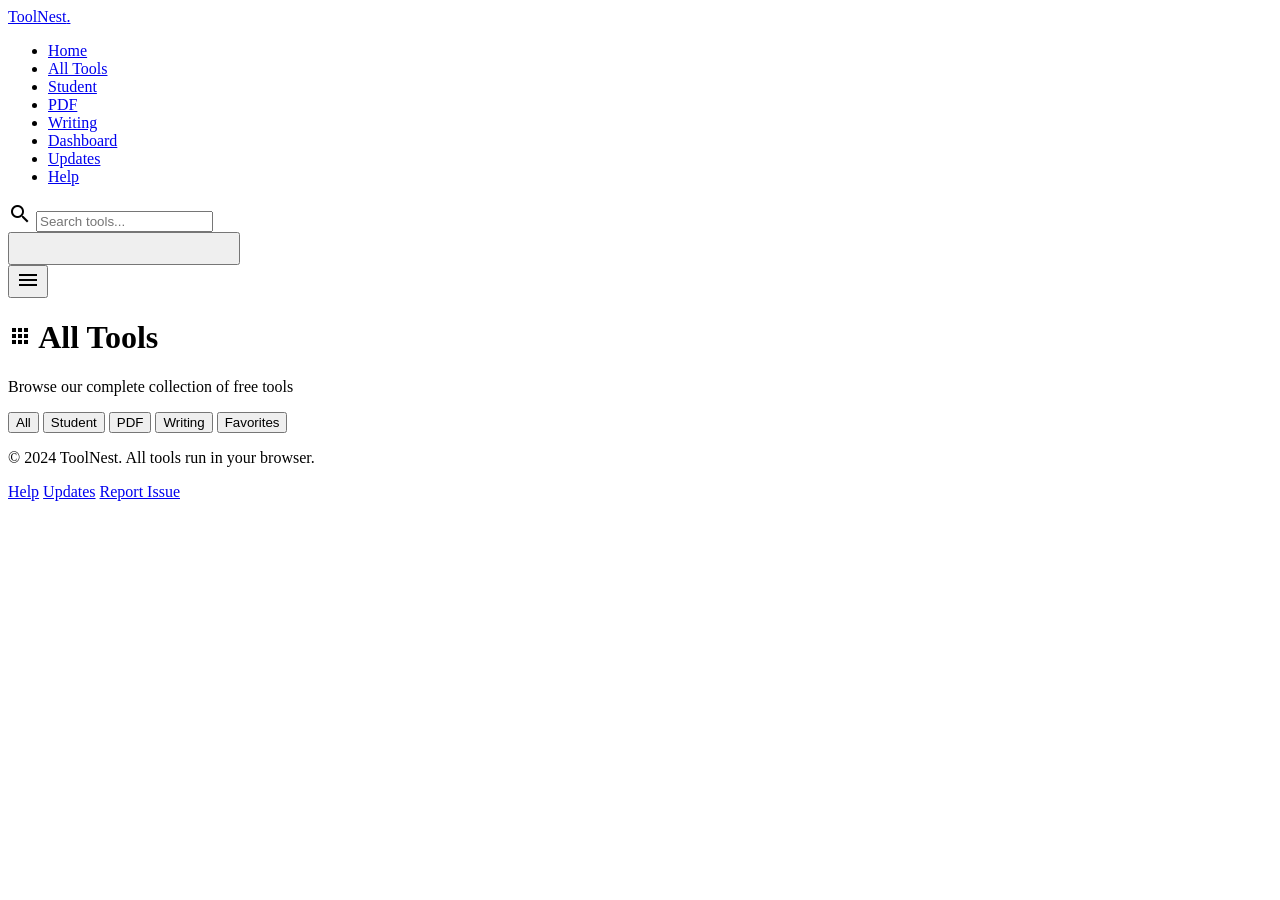
==== all-tools.html @ 5acf1327 "Add files via upload" ====
<!DOCTYPE html>
<html lang="en">
<head>
    <meta charset="UTF-8">
    <meta name="viewport" content="width=device-width, initial-scale=1.0">
    <title>All Tools - ToolNest</title>
    <link rel="stylesheet" href="css/style.css">
    <link rel="stylesheet" href="css/tools.css">
    <link href="https://fonts.googleapis.com/icon?family=Material+Icons" rel="stylesheet">
</head>
<body>
    <nav class="navbar">
        <div class="nav-container">
            <a href="index.html" class="logo">ToolNest<span class="logo-dot">.</span></a>
            <ul class="nav-menu">
                <li><a href="index.html">Home</a></li>
                <li><a href="all-tools.html" class="active">All Tools</a></li>
                <li><a href="student-tools.html">Student</a></li>
                <li><a href="pdf-tools.html">PDF</a></li>
                <li><a href="writing-tools.html">Writing</a></li>
                <li><a href="dashboard.html">Dashboard</a></li>
                <li><a href="updates.html">Updates</a></li>
                <li><a href="help.html">Help</a></li>
            </ul>
            <div class="nav-actions">
                <div class="search-box">
                    <span class="material-icons">search</span>
                    <input type="text" id="globalSearch" placeholder="Search tools...">
                <div id="searchResults" class="search-dropdown"></div>
                </div>
                <button id="darkModeToggle" class="icon-btn">
                    <span class="material-icons">dark_mode</span>
                </button>
            </div>
            <button class="mobile-menu-btn">
                <span class="material-icons">menu</span>
            </button>
        </div>
    </nav>

    <div class="page-header">
        <div class="container">
            <h1><span class="material-icons page-icon">apps</span> All Tools</h1>
            <p>Browse our complete collection of free tools</p>
        </div>
    </div>

    <main class="all-tools-page">
        <div class="container">
            <!-- Filters -->
            <div class="tools-filter">
                <button class="filter-btn active" data-filter="all">All</button>
                <button class="filter-btn" data-filter="student">Student</button>
                <button class="filter-btn" data-filter="pdf">PDF</button>
                <button class="filter-btn" data-filter="writing">Writing</button>
                <button class="filter-btn" data-filter="favorites">Favorites</button>
            </div>

            <!-- Tools Grid -->
            <div class="tools-grid" id="allToolsGrid"></div>
        </div>
    </main>

    <footer>
        <div class="footer-content">
            <p>&copy; 2024 ToolNest. All tools run in your browser.</p>
            <div class="footer-links">
                <a href="help.html">Help</a>
                <a href="updates.html">Updates</a>
                <a href="help.html#report-bug">Report Issue</a>
            </div>
        </div>
    </footer>

    <script src="js/storage.js"></script>
    <script src="js/main.js"></script>
    <script>
        // Load all tools on page load
        document.addEventListener('DOMContentLoaded', () => {
            loadAllTools();
            setupFilters();
        });

        function loadAllTools(filter = 'all') {
            const grid = document.getElementById('allToolsGrid');
            const favorites = storage.getFavorites();
            
            let toolsToShow = [...tools];
            
            if (filter === 'favorites') {
                toolsToShow = tools.filter(t => favorites.includes(t.id));
            } else if (filter !== 'all') {
                toolsToShow = tools.filter(t => t.category === filter);
            }

            grid.innerHTML = toolsToShow.map(tool => `
                <div class="tool-card" onclick="handleToolClick(${tool.id}, '${tool.url}')">
                    <span class="material-icons tool-icon">${tool.icon}</span>
                    <h3>${tool.name}</h3>
                    <p>${tool.description}</p>
                    <div class="tool-meta">
                        <span class="tool-category">${tool.category}</span>
                        <button class="favorite-btn ${favorites.includes(tool.id) ? 'active' : ''}" 
                                onclick="event.stopPropagation(); toggleFavoriteFromAll(${tool.id})">
                            <span class="material-icons">${favorites.includes(tool.id) ? 'star' : 'star_border'}</span>
                        </button>
                    </div>
                </div>
            `).join('');
        }

        function setupFilters() {
            document.querySelectorAll('.filter-btn').forEach(btn => {
                btn.addEventListener('click', (e) => {
                    document.querySelectorAll('.filter-btn').forEach(b => b.classList.remove('active'));
                    e.target.classList.add('active');
                    loadAllTools(e.target.dataset.filter);
                });
            });
        }

        function toggleFavoriteFromAll(toolId) {
            storage.toggleFavorite(toolId);
            const currentFilter = document.querySelector('.filter-btn.active').dataset.filter;
            loadAllTools(currentFilter);
        }
    </script>
</body>
</html>
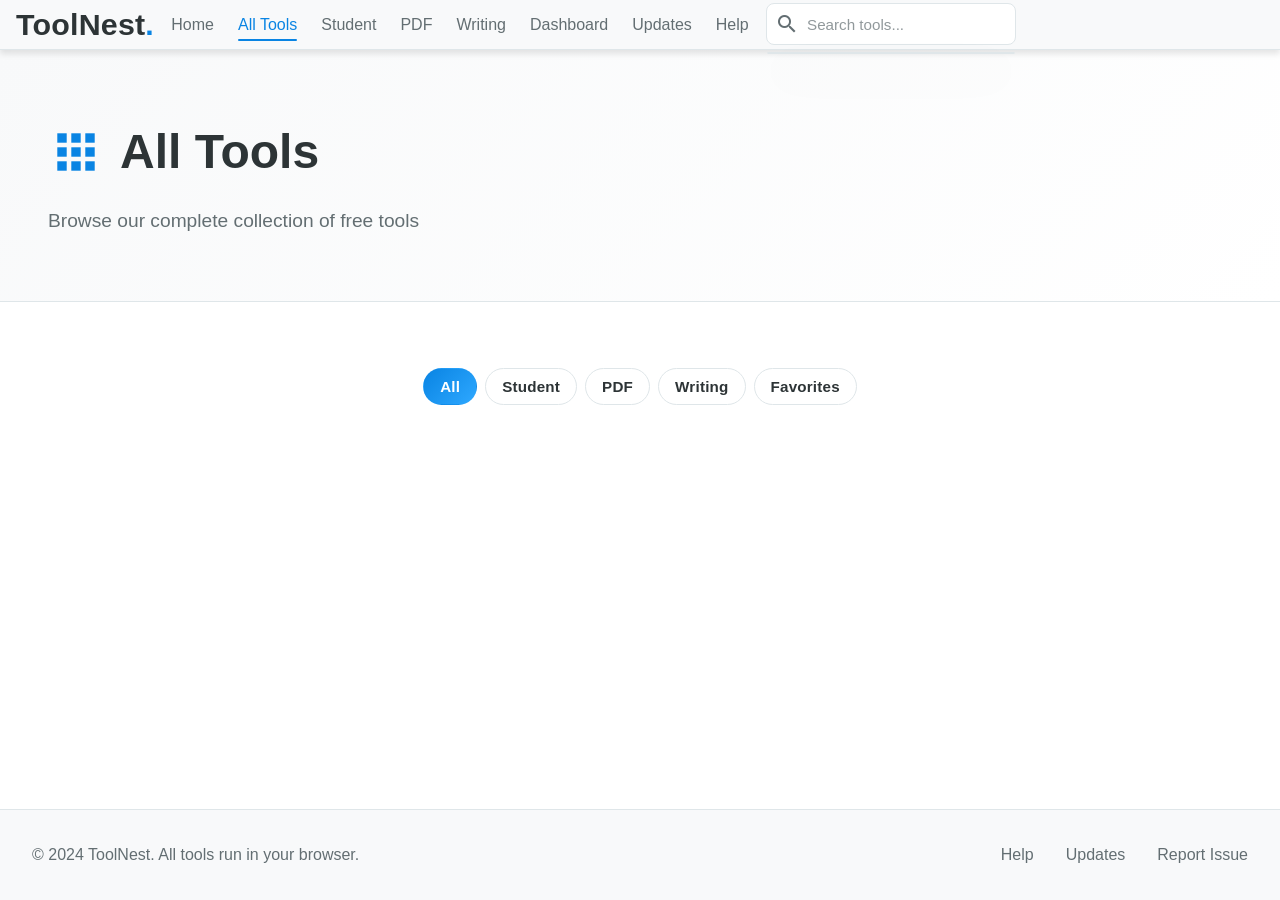
==== commit b0d21d39: "Update all-tools.html" ====
--- a/all-tools.html
+++ b/all-tools.html
@@ -4,8 +4,8 @@
     <meta charset="UTF-8">
     <meta name="viewport" content="width=device-width, initial-scale=1.0">
     <title>All Tools - ToolNest</title>
-    <link rel="stylesheet" href="css/style.css">
-    <link rel="stylesheet" href="css/tools.css">
+    <link rel="stylesheet" href="style.css">
+    <link rel="stylesheet" href="tools.css">
     <link href="https://fonts.googleapis.com/icon?family=Material+Icons" rel="stylesheet">
 </head>
 <body>
@@ -126,4 +126,4 @@
         }
     </script>
 </body>
-</html>+</html>
--- a/style.css
+++ b/style.css
@@ -0,0 +1,818 @@
+:root {
+    --bg-primary: #ffffff;
+    --bg-secondary: #f8f9fa;
+    --text-primary: #2d3436;
+    --text-secondary: #636e72;
+    --accent: #0984e3;
+    --accent-light: #74b9ff;
+    --accent-dark: #0769b0;
+    --border: #dfe6e9;
+    --card-shadow: 0 4px 6px rgba(0,0,0,0.1);
+    --hover-shadow: 0 10px 15px rgba(0,0,0,0.1);
+    --success: #00b894;
+    --warning: #fdcb6e;
+    --danger: #d63031;
+    --info: #0984e3;
+}
+
+[data-theme="dark"] {
+    --bg-primary: #1a1a1a;
+    --bg-secondary: #2d2d2d;
+    --text-primary: #ffffff;
+    --text-secondary: #b3b3b3;
+    --accent: #0984e3;
+    --accent-light: #74b9ff;
+    --accent-dark: #0769b0;
+    --border: #404040;
+    --card-shadow: 0 4px 6px rgba(0,0,0,0.3);
+    --hover-shadow: 0 10px 15px rgba(0,0,0,0.4);
+    --success: #00b894;
+    --warning: #fdcb6e;
+    --danger: #d63031;
+    --info: #0984e3;
+}
+
+* {
+    margin: 0;
+    padding: 0;
+    box-sizing: border-box;
+}
+
+body {
+    font-family: -apple-system, BlinkMacSystemFont, 'Segoe UI', Roboto, Oxygen, Ubuntu, sans-serif;
+    background-color: var(--bg-primary);
+    color: var(--text-primary);
+    line-height: 1.6;
+    transition: background-color 0.3s, color 0.3s;
+    min-height: 100vh;
+    display: flex;
+    flex-direction: column;
+}
+
+/* Navbar */
+.navbar {
+    background-color: var(--bg-secondary);
+    border-bottom: 1px solid var(--border);
+    position: sticky;
+    top: 0;
+    z-index: 1000;
+    box-shadow: var(--card-shadow);
+}
+
+.nav-container {
+    max-width: 1400px;
+    margin: 0 auto;
+    padding: 0.8rem 2rem;
+    display: flex;
+    justify-content: space-between;
+    align-items: center;
+}
+
+.logo {
+    font-size: 2rem;
+    font-weight: bold;
+    text-decoration: none;
+    color: var(--text-primary);
+    transition: color 0.3s;
+}
+
+.logo:hover {
+    color: var(--accent);
+}
+
+.logo-dot {
+    color: var(--accent);
+}
+
+.nav-menu {
+    display: flex;
+    list-style: none;
+    gap: 1.5rem;
+    margin: 0;
+    padding: 0;
+}
+
+.nav-menu a {
+    text-decoration: none;
+    color: var(--text-secondary);
+    font-weight: 500;
+    padding: 0.5rem 0;
+    position: relative;
+    transition: color 0.3s;
+}
+
+.nav-menu a:hover {
+    color: var(--accent);
+}
+
+.nav-menu a.active {
+    color: var(--accent);
+}
+
+.nav-menu a.active::after {
+    content: '';
+    position: absolute;
+    bottom: 0;
+    left: 0;
+    right: 0;
+    height: 2px;
+    background-color: var(--accent);
+    border-radius: 2px;
+}
+
+.nav-actions {
+    display: flex;
+    gap: 1rem;
+    align-items: center;
+    position: relative;
+}
+
+.search-box {
+    position: relative;
+    display: flex;
+    align-items: center;
+    background-color: var(--bg-primary);
+    border: 1px solid var(--border);
+    border-radius: 8px;
+    padding: 0.5rem;
+    min-width: 250px;
+}
+
+.search-box span {
+    color: var(--text-secondary);
+    margin-right: 0.5rem;
+}
+
+.search-box input {
+    border: none;
+    background: none;
+    color: var(--text-primary);
+    outline: none;
+    width: 100%;
+    font-size: 0.95rem;
+}
+
+.search-box input::placeholder {
+    color: var(--text-secondary);
+    opacity: 0.7;
+}
+
+.search-results {
+    position: absolute;
+    top: 100%;
+    left: 0;
+    right: 0;
+    background-color: var(--bg-secondary);
+    border: 1px solid var(--border);
+    border-radius: 8px;
+    margin-top: 0.5rem;
+    max-height: 400px;
+    overflow-y: auto;
+    z-index: 1001;
+    box-shadow: var(--hover-shadow);
+    display: none;
+}
+
+.search-results.active {
+    display: block;
+}
+
+.search-result-item {
+    padding: 0.75rem 1rem;
+    border-bottom: 1px solid var(--border);
+    cursor: pointer;
+    display: flex;
+    align-items: center;
+    gap: 0.75rem;
+    transition: background-color 0.3s;
+}
+
+.search-result-item:last-child {
+    border-bottom: none;
+}
+
+.search-result-item:hover {
+    background-color: var(--border);
+}
+
+.search-result-icon {
+    color: var(--accent);
+}
+
+.search-result-content {
+    flex: 1;
+}
+
+.search-result-title {
+    font-weight: 600;
+    color: var(--text-primary);
+}
+
+.search-result-category {
+    font-size: 0.8rem;
+    color: var(--text-secondary);
+    text-transform: capitalize;
+}
+
+.icon-btn {
+    background: none;
+    border: none;
+    cursor: pointer;
+    color: var(--text-secondary);
+    padding: 0.5rem;
+    border-radius: 50%;
+    transition: all 0.3s;
+    display: flex;
+    align-items: center;
+    justify-content: center;
+}
+
+.icon-btn:hover {
+    background-color: var(--border);
+    color: var(--accent);
+}
+
+.mobile-menu-btn {
+    display: none;
+    background: none;
+    border: none;
+    cursor: pointer;
+    color: var(--text-secondary);
+    padding: 0.5rem;
+    border-radius: 8px;
+}
+
+/* Hero Section */
+.hero {
+    text-align: center;
+    padding: 5rem 2rem;
+    background: linear-gradient(135deg, var(--bg-secondary) 0%, var(--bg-primary) 100%);
+}
+
+.hero h1 {
+    font-size: 3.5rem;
+    margin-bottom: 1rem;
+    line-height: 1.2;
+}
+
+.highlight {
+    color: var(--accent);
+    position: relative;
+    display: inline-block;
+}
+
+.highlight::after {
+    content: '';
+    position: absolute;
+    bottom: 5px;
+    left: 0;
+    right: 0;
+    height: 10px;
+    background-color: var(--accent-light);
+    opacity: 0.3;
+    z-index: -1;
+}
+
+.hero p {
+    font-size: 1.3rem;
+    color: var(--text-secondary);
+    margin-bottom: 3rem;
+    max-width: 600px;
+    margin-left: auto;
+    margin-right: auto;
+}
+
+.hero-stats {
+    display: flex;
+    justify-content: center;
+    gap: 4rem;
+}
+
+.stat {
+    text-align: center;
+}
+
+.stat-number {
+    display: block;
+    font-size: 2.5rem;
+    font-weight: bold;
+    color: var(--accent);
+}
+
+.stat-label {
+    color: var(--text-secondary);
+    font-size: 1rem;
+    text-transform: uppercase;
+    letter-spacing: 1px;
+}
+
+/* Tool Grid */
+.featured {
+    max-width: 1400px;
+    margin: 4rem auto;
+    padding: 0 2rem;
+}
+
+.featured h2,
+.categories h2 {
+    text-align: center;
+    margin-bottom: 3rem;
+    font-size: 2.5rem;
+    position: relative;
+}
+
+.featured h2::after,
+.categories h2::after {
+    content: '';
+    position: absolute;
+    bottom: -10px;
+    left: 50%;
+    transform: translateX(-50%);
+    width: 60px;
+    height: 3px;
+    background-color: var(--accent);
+    border-radius: 3px;
+}
+
+.tool-grid {
+    display: grid;
+    grid-template-columns: repeat(auto-fit, minmax(320px, 1fr));
+    gap: 2rem;
+}
+
+.tool-card {
+    background-color: var(--bg-secondary);
+    border-radius: 12px;
+    padding: 1.8rem;
+    box-shadow: var(--card-shadow);
+    transition: transform 0.3s, box-shadow 0.3s;
+    cursor: pointer;
+    position: relative;
+    border: 1px solid var(--border);
+}
+
+.tool-card:hover {
+    transform: translateY(-5px);
+    box-shadow: var(--hover-shadow);
+    border-color: var(--accent);
+}
+
+.tool-icon {
+    font-size: 2.5rem !important;
+    color: var(--accent);
+    margin-bottom: 1.2rem;
+}
+
+.tool-card h3 {
+    margin-bottom: 0.8rem;
+    font-size: 1.3rem;
+}
+
+.tool-card p {
+    color: var(--text-secondary);
+    margin-bottom: 1.2rem;
+    line-height: 1.5;
+}
+
+.tool-meta {
+    display: flex;
+    justify-content: space-between;
+    align-items: center;
+    margin-top: 1rem;
+}
+
+.tool-category {
+    background-color: var(--border);
+    padding: 0.25rem 1rem;
+    border-radius: 20px;
+    font-size: 0.85rem;
+    color: var(--text-primary);
+    text-transform: capitalize;
+}
+
+.favorite-btn {
+    background: none;
+    border: none;
+    cursor: pointer;
+    color: var(--text-secondary);
+    padding: 0.5rem;
+    border-radius: 50%;
+    transition: all 0.3s;
+    display: flex;
+    align-items: center;
+    justify-content: center;
+}
+
+.favorite-btn:hover {
+    background-color: var(--border);
+    color: #f1c40f;
+}
+
+.favorite-btn.active {
+    color: #f1c40f;
+}
+
+/* Categories */
+.categories {
+    max-width: 1400px;
+    margin: 4rem auto;
+    padding: 0 2rem;
+}
+
+.category-grid {
+    display: grid;
+    grid-template-columns: repeat(auto-fit, minmax(280px, 1fr));
+    gap: 2rem;
+}
+
+.category-card {
+    text-align: center;
+    padding: 2.5rem;
+    background-color: var(--bg-secondary);
+    border-radius: 12px;
+    text-decoration: none;
+    color: var(--text-primary);
+    transition: all 0.3s;
+    border: 1px solid var(--border);
+}
+
+.category-card:hover {
+    transform: translateY(-5px);
+    box-shadow: var(--hover-shadow);
+    border-color: var(--accent);
+}
+
+.category-icon {
+    font-size: 3.5rem !important;
+    color: var(--accent);
+    margin-bottom: 1.2rem;
+}
+
+.category-card h3 {
+    margin-bottom: 0.8rem;
+    font-size: 1.4rem;
+}
+
+.category-card p {
+    color: var(--text-secondary);
+    font-size: 0.95rem;
+}
+
+/* Footer */
+footer {
+    background-color: var(--bg-secondary);
+    border-top: 1px solid var(--border);
+    padding: 2rem;
+    margin-top: auto;
+}
+
+.footer-content {
+    max-width: 1400px;
+    margin: 0 auto;
+    display: flex;
+    justify-content: space-between;
+    align-items: center;
+    color: var(--text-secondary);
+}
+
+.footer-links {
+    display: flex;
+    gap: 2rem;
+}
+
+.footer-links a {
+    color: var(--text-secondary);
+    text-decoration: none;
+    transition: color 0.3s;
+    cursor: pointer;
+}
+
+.footer-links a:hover {
+    color: var(--accent);
+}
+
+/* Modal */
+.modal {
+    display: none;
+    position: fixed;
+    z-index: 2000;
+    left: 0;
+    top: 0;
+    width: 100%;
+    height: 100%;
+    background-color: rgba(0,0,0,0.5);
+    overflow-y: auto;
+}
+
+.modal-content {
+    background-color: var(--bg-secondary);
+    margin: 5% auto;
+    padding: 2rem;
+    border: 1px solid var(--border);
+    border-radius: 12px;
+    width: 90%;
+    max-width: 600px;
+    position: relative;
+    animation: modalSlideIn 0.3s ease;
+}
+
+@keyframes modalSlideIn {
+    from {
+        transform: translateY(-50px);
+        opacity: 0;
+    }
+    to {
+        transform: translateY(0);
+        opacity: 1;
+    }
+}
+
+.close {
+    position: absolute;
+    right: 1.5rem;
+    top: 1rem;
+    font-size: 1.8rem;
+    font-weight: bold;
+    color: var(--text-secondary);
+    cursor: pointer;
+    transition: color 0.3s;
+}
+
+.close:hover {
+    color: var(--danger);
+}
+
+/* Form Groups */
+.form-group {
+    margin-bottom: 1.5rem;
+}
+
+.form-group label {
+    display: block;
+    margin-bottom: 0.5rem;
+    color: var(--text-primary);
+    font-weight: 500;
+}
+
+.form-group input,
+.form-group select,
+.form-group textarea {
+    width: 100%;
+    padding: 0.75rem;
+    border: 1px solid var(--border);
+    border-radius: 6px;
+    background-color: var(--bg-primary);
+    color: var(--text-primary);
+    font-family: inherit;
+    font-size: 1rem;
+    transition: border-color 0.3s;
+}
+
+.form-group input:focus,
+.form-group select:focus,
+.form-group textarea:focus {
+    outline: none;
+    border-color: var(--accent);
+}
+
+.form-group textarea {
+    resize: vertical;
+    min-height: 100px;
+}
+
+/* Info Box */
+.info-box {
+    background-color: var(--bg-primary);
+    border-left: 4px solid var(--accent);
+    padding: 1rem;
+    margin-bottom: 1.5rem;
+    border-radius: 6px;
+    color: var(--text-secondary);
+}
+
+/* Responsive */
+@media (max-width: 1024px) {
+    .nav-container {
+        padding: 0.8rem 1.5rem;
+    }
+    
+    .search-box {
+        min-width: 200px;
+    }
+}
+
+@media (max-width: 768px) {
+    .nav-menu {
+        display: none;
+        position: absolute;
+        top: 100%;
+        left: 0;
+        right: 0;
+        background-color: var(--bg-secondary);
+        flex-direction: column;
+        padding: 1rem;
+        gap: 0.5rem;
+        border-top: 1px solid var(--border);
+        box-shadow: var(--card-shadow);
+    }
+    
+    .nav-menu.active {
+        display: flex;
+    }
+    
+    .nav-menu a {
+        padding: 0.75rem;
+        width: 100%;
+        text-align: center;
+    }
+    
+    .nav-menu a.active::after {
+        display: none;
+    }
+    
+    .nav-menu a.active {
+        background-color: var(--border);
+        border-radius: 6px;
+    }
+    
+    .mobile-menu-btn {
+        display: block;
+    }
+    
+    .hero h1 {
+        font-size: 2.5rem;
+    }
+    
+    .hero-stats {
+        flex-direction: column;
+        gap: 1.5rem;
+    }
+    
+    .search-box {
+        min-width: 150px;
+    }
+    
+    .footer-content {
+        flex-direction: column;
+        gap: 1rem;
+        text-align: center;
+    }
+    
+    .footer-links {
+        flex-wrap: wrap;
+        justify-content: center;
+    }
+    
+    .modal-content {
+        margin: 10% auto;
+        padding: 1.5rem;
+    }
+}
+
+@media (max-width: 480px) {
+    .nav-actions {
+        gap: 0.5rem;
+    }
+    
+    .search-box {
+        display: none;
+    }
+    
+    .logo {
+        font-size: 1.5rem;
+    }
+    
+    .hero h1 {
+        font-size: 2rem;
+    }
+    
+    .hero p {
+        font-size: 1.1rem;
+    }
+    
+    .tool-grid {
+        grid-template-columns: 1fr;
+    }
+}
+
+/* Loading States */
+.loading {
+    opacity: 0.6;
+    pointer-events: none;
+    position: relative;
+}
+
+.loading::after {
+    content: '';
+    position: absolute;
+    top: 50%;
+    left: 50%;
+    transform: translate(-50%, -50%);
+    width: 30px;
+    height: 30px;
+    border: 3px solid var(--border);
+    border-top-color: var(--accent);
+    border-radius: 50%;
+    animation: spin 1s linear infinite;
+}
+
+@keyframes spin {
+    to {
+        transform: translate(-50%, -50%) rotate(360deg);
+    }
+}
+
+/* Tooltips */
+[data-tooltip] {
+    position: relative;
+    cursor: help;
+}
+
+[data-tooltip]:before {
+    content: attr(data-tooltip);
+    position: absolute;
+    bottom: 100%;
+    left: 50%;
+    transform: translateX(-50%);
+    padding: 0.5rem;
+    background-color: var(--text-primary);
+    color: var(--bg-primary);
+    font-size: 0.85rem;
+    border-radius: 4px;
+    white-space: nowrap;
+    z-index: 1000;
+    opacity: 0;
+    visibility: hidden;
+    transition: opacity 0.3s, visibility 0.3s;
+    pointer-events: none;
+}
+
+[data-tooltip]:hover:before {
+    opacity: 1;
+    visibility: visible;
+}
+
+/* ===== ToolNest fixes / upgrades ===== */
+.logo{ font-size: 1.9rem; letter-spacing: .2px; }
+
+/* Mobile nav open state */
+@media (max-width: 900px){
+  .nav-menu{ display:none; flex-direction:column; gap:0; background:var(--bg-secondary); border:1px solid var(--border); padding:.5rem; border-radius:12px; position:absolute; right:1rem; top:72px; width:min(360px, calc(100vw - 2rem)); box-shadow: var(--hover-shadow); }
+  .nav-menu.open{ display:flex; }
+  .nav-menu li{ padding:.35rem .25rem; }
+}
+
+/* Search dropdown */
+.search-box{ position:relative; }
+.search-dropdown{
+  position:absolute;
+  top:calc(100% + 8px);
+  left:0;
+  width:100%;
+  background:var(--bg-primary);
+  border:1px solid var(--border);
+  border-radius:12px;
+  box-shadow: var(--hover-shadow);
+  overflow:hidden;
+  z-index:2000;
+}
+.search-result{
+  width:100%;
+  display:flex;
+  gap:.75rem;
+  align-items:flex-start;
+  padding:.75rem .75rem;
+  border:0;
+  background:transparent;
+  color:var(--text-primary);
+  text-align:left;
+  cursor:pointer;
+}
+.search-result:hover{ background:var(--bg-secondary); }
+.search-result .material-icons{ color:var(--accent); margin-top:2px; }
+.search-result .sr-text{ display:flex; flex-direction:column; gap:.15rem; flex:1; min-width:0; }
+.search-result strong{ font-size:.95rem; white-space:nowrap; overflow:hidden; text-overflow:ellipsis; }
+.search-result small{ color:var(--text-secondary); line-height:1.2; max-height:2.4em; overflow:hidden; text-overflow:ellipsis; }
+.search-result .sr-tag{ font-size:.75rem; color:var(--text-secondary); border:1px solid var(--border); padding:.15rem .4rem; border-radius:999px; }
+.search-empty{ padding:.85rem .9rem; color:var(--text-secondary); }
+mark{ background: rgba(9,132,227,.18); color:inherit; padding:0 .15rem; border-radius:4px; }
+
+
+/* Global container spacing */
+.container{max-width:1200px;margin:0 auto;padding:0 16px;}
+.nav-container{padding:0 16px;}
+
+
+/* Form fields with labels */
+.field{display:flex;flex-direction:column;gap:6px;min-width:0;}
+.field label{font-size:.85rem;color:var(--text-secondary);font-weight:600;}
+.gpa-actions{display:flex;gap:.75rem;flex-wrap:wrap;margin-top:1rem;}
+
+
+/* Updates / changelog readability */
+.updates-page .update-card{padding:1.25rem;border-radius:14px;border:1px solid var(--border);background:var(--bg-secondary);}
+.updates-page .update-card h3{margin:0 0 .35rem;font-size:1.1rem;}
+.updates-page .update-card .update-date{color:var(--text-secondary);font-size:.9rem;margin-bottom:.75rem;}
+.updates-page .update-card ul{margin:.4rem 0 0 1.1rem;}
+.updates-page .update-card li{margin:.35rem 0;line-height:1.45;}
+
--- a/tools.css
+++ b/tools.css
@@ -0,0 +1,1865 @@
+/* Tools Page Specific Styles */
+.page-header {
+    background: linear-gradient(135deg, var(--bg-secondary) 0%, var(--bg-primary) 100%);
+    padding: 4rem 2rem;
+    border-bottom: 1px solid var(--border);
+}
+
+.page-header .container {
+    max-width: 1400px;
+    margin: 0 auto;
+}
+
+.page-header h1 {
+    font-size: 3rem;
+    display: flex;
+    align-items: center;
+    gap: 1rem;
+    margin-bottom: 1rem;
+}
+
+.page-icon {
+    font-size: 3.5rem !important;
+    color: var(--accent);
+}
+
+.page-header p {
+    font-size: 1.2rem;
+    color: var(--text-secondary);
+    max-width: 600px;
+}
+
+.tools-container {
+    max-width: 1400px;
+    margin: 2rem auto;
+    padding: 0 2rem;
+}
+
+.tool-card {
+    margin-bottom: 1.5rem;
+    background-color: var(--bg-secondary);
+    border-radius: 12px;
+    overflow: hidden;
+    box-shadow: var(--card-shadow);
+    border: 1px solid var(--border);
+}
+
+.tool-header {
+    padding: 1.5rem;
+    cursor: pointer;
+    display: flex;
+    justify-content: space-between;
+    align-items: center;
+    transition: background-color 0.3s;
+}
+
+.tool-header:hover {
+    background-color: var(--border);
+}
+
+.tool-title {
+    display: flex;
+    align-items: center;
+    gap: 1rem;
+}
+
+.tool-title h2 {
+    font-size: 1.4rem;
+    margin: 0;
+}
+
+.expand-icon {
+    transition: transform 0.3s;
+}
+
+.tool-card.expanded .expand-icon {
+    transform: rotate(180deg);
+}
+
+.tool-content {
+    padding: 2rem;
+    border-top: 1px solid var(--border);
+    background-color: var(--bg-primary);
+}
+
+/* GPA Calculator */
+.gpa-calculator {
+    max-width: 800px;
+    margin: 0 auto;
+}
+
+.gpa-options {
+    margin-bottom: 2rem;
+    padding: 1rem;
+    background-color: var(--bg-secondary);
+    border-radius: 8px;
+}
+
+.gpa-options label {
+    display: block;
+    margin: 0.75rem 0;
+    cursor: pointer;
+}
+
+.gpa-options input[type="radio"] {
+    margin-right: 0.5rem;
+}
+
+.course-row {
+    display: grid;
+    grid-template-columns: 2fr 1fr 1.5fr auto;
+    gap: 1rem;
+    margin-bottom: 1rem;
+    align-items: start;
+    background-color: var(--bg-secondary);
+    padding: 1rem;
+    border-radius: 8px;
+}
+
+.course-field {
+    display: flex;
+    flex-direction: column;
+    gap: 0.3rem;
+}
+
+.course-field label {
+    font-size: 0.85rem;
+    color: var(--text-secondary);
+}
+
+.course-row input,
+.course-row select {
+    padding: 0.6rem;
+    border: 1px solid var(--border);
+    border-radius: 6px;
+    background-color: var(--bg-primary);
+    color: var(--text-primary);
+    width: 100%;
+}
+
+.course-row input:focus,
+.course-row select:focus {
+    outline: none;
+    border-color: var(--accent);
+}
+
+.remove-course {
+    color: var(--danger);
+    cursor: pointer;
+    padding: 0.5rem;
+    margin-top: 1.5rem;
+    border-radius: 50%;
+    transition: background-color 0.3s;
+}
+
+.remove-course:hover {
+    background-color: var(--border);
+}
+
+.gpa-result {
+    margin: 2rem 0;
+    padding: 1.5rem;
+    background: linear-gradient(135deg, var(--bg-secondary) 0%, var(--bg-primary) 100%);
+    border-radius: 12px;
+    text-align: center;
+    border: 1px solid var(--border);
+}
+
+.gpa-result h3 {
+    margin-bottom: 1rem;
+}
+
+#gpa-value {
+    font-size: 3.5rem;
+    font-weight: bold;
+    color: var(--accent);
+}
+
+#gpa-value.gpa-excellent { color: #00b894; }
+#gpa-value.gpa-good { color: #0984e3; }
+#gpa-value.gpa-average { color: #fdcb6e; }
+#gpa-value.gpa-poor { color: #e17055; }
+#gpa-value.gpa-fail { color: #d63031; }
+
+.gpa-actions {
+    display: flex;
+    gap: 1rem;
+    justify-content: center;
+    margin: 1.5rem 0;
+    flex-wrap: wrap;
+}
+
+.saved-gpas {
+    margin-bottom: 2rem;
+    padding: 1rem;
+    background-color: var(--bg-secondary);
+    border-radius: 8px;
+}
+
+.saved-gpas h3 {
+    margin-bottom: 1rem;
+    font-size: 1.1rem;
+}
+
+#savedGpasList {
+    display: flex;
+    flex-direction: column;
+    gap: 0.5rem;
+    max-height: 200px;
+    overflow-y: auto;
+}
+
+.saved-gpa-item {
+    display: flex;
+    justify-content: space-between;
+    align-items: center;
+    padding: 0.5rem 1rem;
+    background-color: var(--bg-primary);
+    border-radius: 6px;
+    cursor: pointer;
+    transition: background-color 0.3s;
+}
+
+.saved-gpa-item:hover {
+    background-color: var(--border);
+}
+
+.gpa-date {
+    font-size: 0.9rem;
+    color: var(--text-secondary);
+}
+
+.gpa-value {
+    font-weight: bold;
+    color: var(--accent);
+}
+
+.gpa-credits {
+    font-size: 0.9rem;
+    color: var(--text-secondary);
+}
+
+/* Pomodoro Timer */
+.pomodoro-timer {
+    text-align: center;
+    max-width: 600px;
+    margin: 0 auto;
+}
+
+.timer-display {
+    font-size: 6rem;
+    font-weight: bold;
+    font-family: monospace;
+    margin: 2rem 0;
+    color: var(--accent);
+    text-shadow: 0 0 20px var(--accent-light);
+}
+
+.timer-controls {
+    display: flex;
+    gap: 1rem;
+    justify-content: center;
+    margin-bottom: 2rem;
+    flex-wrap: wrap;
+}
+
+.timer-modes {
+    display: flex;
+    gap: 0.5rem;
+    justify-content: center;
+    margin-bottom: 2rem;
+    flex-wrap: wrap;
+}
+
+.mode-btn {
+    padding: 0.6rem 1.2rem;
+    border: 1px solid var(--border);
+    border-radius: 25px;
+    background: none;
+    color: var(--text-primary);
+    cursor: pointer;
+    transition: all 0.3s;
+    font-size: 0.95rem;
+}
+
+.mode-btn:hover {
+    background-color: var(--border);
+}
+
+.mode-btn.active {
+    background-color: var(--accent);
+    color: white;
+    border-color: var(--accent);
+}
+
+.session-counter {
+    color: var(--text-secondary);
+    margin: 1.5rem 0;
+    padding: 1rem;
+    background-color: var(--bg-secondary);
+    border-radius: 8px;
+}
+
+.timer-settings {
+    margin-top: 2rem;
+    padding: 1.5rem;
+    background-color: var(--bg-secondary);
+    border-radius: 8px;
+}
+
+.timer-settings h4 {
+    margin-bottom: 1rem;
+    color: var(--accent);
+}
+
+.settings-row {
+    display: grid;
+    grid-template-columns: repeat(auto-fit, minmax(150px, 1fr));
+    gap: 1rem;
+    margin-bottom: 1rem;
+}
+
+.settings-row label {
+    display: flex;
+    flex-direction: column;
+    gap: 0.3rem;
+    font-size: 0.9rem;
+    color: var(--text-secondary);
+}
+
+.settings-row input {
+    padding: 0.5rem;
+    border: 1px solid var(--border);
+    border-radius: 4px;
+    background-color: var(--bg-primary);
+    color: var(--text-primary);
+}
+
+/* Citation Generator */
+.citation-generator {
+    max-width: 700px;
+    margin: 0 auto;
+}
+
+.citation-style,
+.citation-type {
+    margin-bottom: 1.5rem;
+}
+
+.citation-style label,
+.citation-type label {
+    display: block;
+    margin-bottom: 0.5rem;
+    color: var(--text-secondary);
+    font-weight: 500;
+}
+
+.citation-style select,
+.citation-type select {
+    width: 100%;
+    padding: 0.75rem;
+    border: 1px solid var(--border);
+    border-radius: 6px;
+    background-color: var(--bg-secondary);
+    color: var(--text-primary);
+    font-size: 1rem;
+}
+
+.citation-fields {
+    display: flex;
+    flex-direction: column;
+    gap: 0.75rem;
+    margin-bottom: 1.5rem;
+    padding: 1.5rem;
+    background-color: var(--bg-secondary);
+    border-radius: 8px;
+}
+
+.citation-fields input {
+    padding: 0.75rem;
+    border: 1px solid var(--border);
+    border-radius: 6px;
+    background-color: var(--bg-primary);
+    color: var(--text-primary);
+    font-size: 0.95rem;
+}
+
+.citation-fields input:focus {
+    outline: none;
+    border-color: var(--accent);
+}
+
+.citation-result {
+    margin: 1.5rem 0;
+    padding: 1.5rem;
+    background-color: var(--bg-secondary);
+    border-radius: 8px;
+    font-style: italic;
+    border-left: 4px solid var(--accent);
+    line-height: 1.8;
+    font-size: 1.1rem;
+}
+
+.citation-actions {
+    display: flex;
+    gap: 1rem;
+    justify-content: flex-end;
+    flex-wrap: wrap;
+}
+
+/* PDF Tools */
+.pdf-tool {
+    max-width: 800px;
+    margin: 0 auto;
+}
+
+.upload-area {
+    border: 2px dashed var(--border);
+    border-radius: 12px;
+    padding: 3rem;
+    text-align: center;
+    cursor: pointer;
+    transition: all 0.3s;
+    margin-bottom: 1.5rem;
+    background-color: var(--bg-secondary);
+}
+
+.upload-area:hover,
+.upload-area.drag-over {
+    border-color: var(--accent);
+    background-color: var(--accent-light);
+    opacity: 0.9;
+}
+
+.upload-icon {
+    font-size: 4rem !important;
+    color: var(--accent);
+    margin-bottom: 1rem;
+}
+
+.browse-link {
+    color: var(--accent);
+    text-decoration: underline;
+    cursor: pointer;
+    font-weight: 600;
+}
+
+.file-list {
+    margin: 1.5rem 0;
+    max-height: 300px;
+    overflow-y: auto;
+}
+
+.file-item {
+    display: flex;
+    align-items: center;
+    gap: 1rem;
+    padding: 0.75rem 1rem;
+    background-color: var(--bg-secondary);
+    border-radius: 8px;
+    margin-bottom: 0.5rem;
+    border: 1px solid var(--border);
+}
+
+.file-item .material-icons {
+    color: var(--accent);
+}
+
+.file-name {
+    flex: 1;
+    font-weight: 500;
+}
+
+.file-size {
+    color: var(--text-secondary);
+    font-size: 0.9rem;
+}
+
+.remove-file {
+    color: var(--danger);
+    cursor: pointer;
+    padding: 0.3rem;
+    border-radius: 50%;
+    transition: background-color 0.3s;
+}
+
+.remove-file:hover {
+    background-color: var(--border);
+}
+
+.pdf-controls {
+    display: flex;
+    gap: 1rem;
+    justify-content: flex-end;
+    margin: 1.5rem 0;
+}
+
+.progress-bar {
+    height: 6px;
+    background-color: var(--border);
+    border-radius: 3px;
+    overflow: hidden;
+    margin: 1.5rem 0;
+}
+
+.progress-fill {
+    height: 100%;
+    background: linear-gradient(90deg, var(--accent-light), var(--accent));
+    width: 0%;
+    transition: width 0.3s ease;
+}
+
+.split-option {
+    margin: 1.5rem 0;
+    padding: 1.5rem;
+    background-color: var(--bg-secondary);
+    border-radius: 8px;
+}
+
+.split-input {
+    margin-top: 1rem;
+    display: flex;
+    align-items: center;
+    gap: 0.5rem;
+    flex-wrap: wrap;
+}
+
+.split-input input {
+    flex: 1;
+    padding: 0.6rem;
+    border: 1px solid var(--border);
+    border-radius: 4px;
+    background-color: var(--bg-primary);
+    color: var(--text-primary);
+    min-width: 200px;
+}
+
+.split-input small {
+    color: var(--text-secondary);
+    width: 100%;
+}
+
+.compress-option {
+    margin: 1.5rem 0;
+    padding: 1.5rem;
+    background-color: var(--bg-secondary);
+    border-radius: 8px;
+}
+
+.compress-option label {
+    display: block;
+    margin-bottom: 0.5rem;
+    font-weight: 500;
+}
+
+.compress-option select,
+.compress-option input[type="password"] {
+    width: 100%;
+    padding: 0.75rem;
+    border: 1px solid var(--border);
+    border-radius: 6px;
+    background-color: var(--bg-primary);
+    color: var(--text-primary);
+    font-size: 1rem;
+}
+
+.page-grid {
+    display: grid;
+    grid-template-columns: repeat(auto-fill, minmax(120px, 1fr));
+    gap: 1rem;
+    margin: 1.5rem 0;
+    max-height: 400px;
+    overflow-y: auto;
+    padding: 0.5rem;
+}
+
+.page-thumbnail {
+    border: 2px solid var(--border);
+    border-radius: 8px;
+    padding: 0.5rem;
+    text-align: center;
+    cursor: pointer;
+    transition: all 0.3s;
+    background-color: var(--bg-secondary);
+}
+
+.page-thumbnail:hover {
+    transform: scale(1.05);
+    border-color: var(--accent);
+}
+
+.page-thumbnail.selected {
+    border-color: var(--accent);
+    background-color: var(--accent-light);
+}
+
+.page-thumbnail img {
+    width: 100%;
+    height: auto;
+    border-radius: 4px;
+    margin-bottom: 0.5rem;
+}
+
+.page-thumbnail span {
+    font-size: 0.85rem;
+    color: var(--text-secondary);
+}
+
+.reorder-controls {
+    display: flex;
+    gap: 0.5rem;
+    margin: 1.5rem 0;
+    flex-wrap: wrap;
+}
+
+.download-success {
+    text-align: center;
+    padding: 2rem;
+    background-color: var(--bg-secondary);
+    border-radius: 12px;
+    margin-top: 1.5rem;
+}
+
+.download-success p {
+    margin-bottom: 1.5rem;
+    font-size: 1.2rem;
+    color: var(--success);
+}
+
+.download-grid {
+    display: grid;
+    grid-template-columns: repeat(auto-fit, minmax(250px, 1fr));
+    gap: 1rem;
+    margin: 1.5rem 0;
+}
+
+.download-item {
+    padding: 1rem;
+    background-color: var(--bg-secondary);
+    border-radius: 8px;
+    text-align: center;
+}
+
+.image-grid {
+    display: grid;
+    grid-template-columns: repeat(auto-fit, minmax(200px, 1fr));
+    gap: 1rem;
+    margin: 1.5rem 0;
+}
+
+.image-item {
+    padding: 1rem;
+    background-color: var(--bg-secondary);
+    border-radius: 8px;
+    text-align: center;
+}
+
+.image-item img {
+    max-width: 100%;
+    height: auto;
+    border-radius: 4px;
+    margin-bottom: 0.5rem;
+}
+
+/* Writing Tools */
+.writing-tool {
+    max-width: 900px;
+    margin: 0 auto;
+}
+
+.writing-tool textarea {
+    width: 100%;
+    padding: 1.2rem;
+    border: 1px solid var(--border);
+    border-radius: 8px;
+    background-color: var(--bg-secondary);
+    color: var(--text-primary);
+    font-family: inherit;
+    font-size: 1rem;
+    line-height: 1.6;
+    resize: vertical;
+    transition: border-color 0.3s;
+}
+
+.writing-tool textarea:focus {
+    outline: none;
+    border-color: var(--accent);
+}
+
+.grammar-controls,
+.summarize-controls,
+.paraphrase-controls {
+    display: flex;
+    gap: 1rem;
+    align-items: center;
+    margin: 1.5rem 0;
+    flex-wrap: wrap;
+    background-color: var(--bg-secondary);
+    padding: 1.5rem;
+    border-radius: 8px;
+}
+
+.control-group {
+    flex: 1;
+    min-width: 200px;
+}
+
+.control-group label {
+    display: block;
+    margin-bottom: 0.3rem;
+    color: var(--text-secondary);
+    font-size: 0.9rem;
+}
+
+.control-group select {
+    width: 100%;
+    padding: 0.6rem;
+    border: 1px solid var(--border);
+    border-radius: 4px;
+    background-color: var(--bg-primary);
+    color: var(--text-primary);
+}
+
+.result-box {
+    margin-top: 2rem;
+    padding: 2rem;
+    background-color: var(--bg-secondary);
+    border-radius: 12px;
+    border: 1px solid var(--border);
+}
+
+.result-box h3 {
+    margin-bottom: 1.5rem;
+    color: var(--accent);
+}
+
+#grammar-issues,
+#grammar-suggestions {
+    margin: 1.5rem 0;
+}
+
+#grammar-issues ul,
+#grammar-suggestions ul {
+    list-style: none;
+    padding: 0;
+}
+
+#grammar-issues li,
+#grammar-suggestions li {
+    padding: 0.5rem;
+    margin-bottom: 0.3rem;
+    background-color: var(--bg-primary);
+    border-radius: 4px;
+    border-left: 3px solid var(--warning);
+}
+
+#grammar-suggestions li {
+    border-left-color: var(--success);
+}
+
+.no-issues {
+    color: var(--success);
+    font-weight: 500;
+    padding: 1rem;
+    text-align: center;
+}
+
+.grammar-actions,
+.summary-actions,
+.outline-actions,
+.paraphrase-actions {
+    display: flex;
+    gap: 1rem;
+    justify-content: flex-end;
+    margin-top: 1.5rem;
+    flex-wrap: wrap;
+}
+
+.summary-stats {
+    margin: 1.5rem 0;
+    padding: 1rem;
+    background-color: var(--bg-primary);
+    border-radius: 6px;
+    display: flex;
+    gap: 1rem;
+    flex-wrap: wrap;
+    align-items: center;
+}
+
+.reduction-badge {
+    background-color: var(--success);
+    color: white;
+    padding: 0.2rem 0.8rem;
+    border-radius: 20px;
+    font-size: 0.9rem;
+}
+
+.wordcount-detailed {
+    margin-top: 2rem;
+}
+
+.stats-grid {
+    display: grid;
+    grid-template-columns: repeat(auto-fit, minmax(140px, 1fr));
+    gap: 1rem;
+    margin: 2rem 0;
+}
+
+.stat-card {
+    padding: 1.2rem;
+    background-color: var(--bg-secondary);
+    border-radius: 8px;
+    text-align: center;
+    border: 1px solid var(--border);
+    transition: transform 0.3s;
+}
+
+.stat-card:hover {
+    transform: translateY(-3px);
+    border-color: var(--accent);
+}
+
+.stat-value {
+    display: block;
+    font-size: 2rem;
+    font-weight: bold;
+    color: var(--accent);
+}
+
+.stat-label {
+    color: var(--text-secondary);
+    font-size: 0.9rem;
+    margin-top: 0.3rem;
+}
+
+.wordcount-tools {
+    display: flex;
+    gap: 0.5rem;
+    justify-content: flex-end;
+    margin: 1.5rem 0;
+}
+
+.word-frequency {
+    margin-top: 2rem;
+    padding: 1.5rem;
+    background-color: var(--bg-secondary);
+    border-radius: 8px;
+}
+
+.word-frequency h4 {
+    margin-bottom: 1rem;
+    color: var(--accent);
+}
+
+#frequency-list {
+    max-height: 200px;
+    overflow-y: auto;
+}
+
+.freq-item {
+    display: flex;
+    align-items: center;
+    gap: 1rem;
+    padding: 0.5rem;
+    border-bottom: 1px solid var(--border);
+    position: relative;
+}
+
+.freq-word {
+    min-width: 100px;
+    font-weight: 500;
+}
+
+.freq-count {
+    min-width: 50px;
+    color: var(--text-secondary);
+}
+
+.freq-bar {
+    position: absolute;
+    bottom: 0;
+    left: 0;
+    height: 2px;
+    background-color: var(--accent);
+    transition: width 0.3s;
+}
+
+/* Outline Builder */
+.outline-form {
+    display: flex;
+    flex-direction: column;
+    gap: 2rem;
+}
+
+.outline-section {
+    padding: 1.5rem;
+    background-color: var(--bg-secondary);
+    border-radius: 8px;
+}
+
+.outline-section h3 {
+    margin-bottom: 1rem;
+    color: var(--accent);
+}
+
+#main-points {
+    background-color: var(--bg-secondary);
+    padding: 1.5rem;
+    border-radius: 8px;
+}
+
+#main-points > label {
+    display: block;
+    margin-bottom: 1rem;
+    font-weight: 500;
+    color: var(--text-primary);
+}
+
+.point-input {
+    margin-bottom: 1rem;
+    background-color: var(--bg-primary);
+    padding: 1rem;
+    border-radius: 6px;
+    border: 1px solid var(--border);
+}
+
+.point-input.sub-point {
+    margin-left: 2rem;
+    background-color: var(--bg-secondary);
+}
+
+.point-input input {
+    flex: 1;
+    padding: 0.6rem;
+    border: 1px solid var(--border);
+    border-radius: 4px;
+    background-color: var(--bg-primary);
+    color: var(--text-primary);
+    margin-right: 0.5rem;
+}
+
+.sub-points {
+    margin-top: 1rem;
+}
+
+.btn-icon {
+    background: none;
+    border: none;
+    color: var(--accent);
+    cursor: pointer;
+    padding: 0.4rem;
+    border-radius: 50%;
+    transition: background-color 0.3s;
+    display: inline-flex;
+    align-items: center;
+    justify-content: center;
+}
+
+.btn-icon:hover {
+    background-color: var(--border);
+    color: var(--accent-dark);
+}
+
+.btn-icon .material-icons {
+    font-size: 1.2rem;
+}
+
+#outline-content {
+    margin: 1.5rem 0;
+    white-space: pre-wrap;
+    font-family: 'Courier New', monospace;
+    line-height: 2;
+    padding: 1.5rem;
+    background-color: var(--bg-primary);
+    border-radius: 6px;
+    border: 1px solid var(--border);
+    font-size: 0.95rem;
+    max-height: 500px;
+    overflow-y: auto;
+}
+
+/* Flashcard Tool */
+.flashcard-tool {
+    max-width: 800px;
+    margin: 0 auto;
+}
+
+.flashcard-setup {
+    background-color: var(--bg-secondary);
+    padding: 2rem;
+    border-radius: 12px;
+    margin-bottom: 2rem;
+}
+
+.flashcard-setup h3 {
+    margin-bottom: 1.5rem;
+    color: var(--accent);
+}
+
+.flashcard-input-area {
+    margin-bottom: 1.5rem;
+}
+
+.flashcard-input-area input,
+.flashcard-input-area textarea {
+    width: 100%;
+    padding: 0.75rem;
+    margin-bottom: 1rem;
+    border: 1px solid var(--border);
+    border-radius: 6px;
+    background-color: var(--bg-primary);
+    color: var(--text-primary);
+}
+
+.flashcard-input-area textarea {
+    min-height: 150px;
+    font-family: inherit;
+}
+
+.flashcard-input-area small {
+    color: var(--text-secondary);
+}
+
+.flashcards-container {
+    margin-top: 2rem;
+}
+
+.flashcard-controls {
+    display: flex;
+    gap: 1rem;
+    justify-content: center;
+    margin-bottom: 2rem;
+}
+
+.flashcards-grid {
+    display: grid;
+    grid-template-columns: repeat(auto-fit, minmax(200px, 1fr));
+    gap: 1.5rem;
+}
+
+.flashcard {
+    height: 200px;
+    perspective: 1000px;
+    cursor: pointer;
+}
+
+.flashcard-inner {
+    position: relative;
+    width: 100%;
+    height: 100%;
+    text-align: center;
+    transition: transform 0.6s;
+    transform-style: preserve-3d;
+}
+
+.flashcard.flipped .flashcard-inner {
+    transform: rotateY(180deg);
+}
+
+.flashcard-front,
+.flashcard-back {
+    position: absolute;
+    width: 100%;
+    height: 100%;
+    backface-visibility: hidden;
+    display: flex;
+    align-items: center;
+    justify-content: center;
+    padding: 1rem;
+    border-radius: 12px;
+    box-shadow: var(--card-shadow);
+    border: 1px solid var(--border);
+}
+
+.flashcard-front {
+    background: linear-gradient(135deg, var(--accent), var(--accent-dark));
+    color: white;
+}
+
+.flashcard-back {
+    background-color: var(--bg-secondary);
+    color: var(--text-primary);
+    transform: rotateY(180deg);
+}
+
+/* Study Planner */
+.planner-tool {
+    max-width: 600px;
+    margin: 0 auto;
+}
+
+.planner-inputs {
+    background-color: var(--bg-secondary);
+    padding: 2rem;
+    border-radius: 12px;
+    margin-bottom: 1.5rem;
+}
+
+.input-group {
+    margin-bottom: 1.5rem;
+}
+
+.input-group label {
+    display: block;
+    margin-bottom: 0.5rem;
+    color: var(--text-secondary);
+    font-weight: 500;
+}
+
+.input-group input {
+    width: 100%;
+    padding: 0.75rem;
+    border: 1px solid var(--border);
+    border-radius: 6px;
+    background-color: var(--bg-primary);
+    color: var(--text-primary);
+}
+
+.study-plan-result {
+    margin-top: 2rem;
+    padding: 2rem;
+    background-color: var(--bg-secondary);
+    border-radius: 12px;
+}
+
+.plan-details {
+    margin: 1.5rem 0;
+}
+
+.subject-plan {
+    display: flex;
+    justify-content: space-between;
+    align-items: center;
+    padding: 0.75rem;
+    background-color: var(--bg-primary);
+    border-radius: 6px;
+    margin-bottom: 0.5rem;
+}
+
+.study-tips {
+    margin-top: 2rem;
+    padding: 1.5rem;
+    background: linear-gradient(135deg, var(--bg-primary), var(--bg-secondary));
+    border-radius: 8px;
+}
+
+.study-tips h4 {
+    color: var(--accent);
+    margin-bottom: 1rem;
+}
+
+.study-tips ul {
+    list-style: none;
+    padding: 0;
+}
+
+.study-tips li {
+    padding: 0.5rem 0;
+    padding-left: 1.5rem;
+    position: relative;
+}
+
+.study-tips li:before {
+    content: '✓';
+    position: absolute;
+    left: 0;
+    color: var(--success);
+}
+
+/* Readability Scores */
+.readability-scores {
+    display: grid;
+    grid-template-columns: repeat(auto-fit, minmax(250px, 1fr));
+    gap: 1.5rem;
+    margin: 2rem 0;
+}
+
+.score-card {
+    padding: 1.5rem;
+    background-color: var(--bg-primary);
+    border-radius: 8px;
+    border-left: 4px solid var(--accent);
+}
+
+.score-label {
+    display: block;
+    color: var(--text-secondary);
+    margin-bottom: 0.5rem;
+    font-size: 0.9rem;
+}
+
+.score-value {
+    display: block;
+    font-size: 2rem;
+    font-weight: bold;
+    color: var(--accent);
+    margin-bottom: 0.3rem;
+}
+
+.score-desc {
+    color: var(--text-secondary);
+    font-size: 0.9rem;
+}
+
+.readability-recommendation {
+    margin-top: 2rem;
+    padding: 1.5rem;
+    background-color: var(--bg-primary);
+    border-radius: 8px;
+    border: 1px solid var(--border);
+    font-weight: 500;
+}
+
+/* Buttons */
+.btn {
+    padding: 0.75rem 1.5rem;
+    border: none;
+    border-radius: 6px;
+    font-size: 0.95rem;
+    cursor: pointer;
+    display: inline-flex;
+    align-items: center;
+    gap: 0.5rem;
+    transition: all 0.3s;
+    font-weight: 500;
+    text-decoration: none;
+}
+
+.btn-primary {
+    background: linear-gradient(135deg, var(--accent), var(--accent-dark));
+    color: white;
+}
+
+.btn-primary:hover {
+    transform: translateY(-2px);
+    box-shadow: 0 5px 15px rgba(9, 132, 227, 0.3);
+}
+
+.btn-secondary {
+    background-color: var(--border);
+    color: var(--text-primary);
+}
+
+.btn-secondary:hover {
+    background-color: var(--text-secondary);
+    color: var(--bg-primary);
+}
+
+.btn:disabled {
+    opacity: 0.5;
+    cursor: not-allowed;
+    transform: none;
+}
+
+.favorite-toggle {
+    background: none;
+    border: 1px solid var(--border);
+    padding: 0.6rem 1.2rem;
+    border-radius: 25px;
+    color: var(--text-primary);
+    cursor: pointer;
+    display: inline-flex;
+    align-items: center;
+    gap: 0.5rem;
+    margin-top: 1rem;
+    transition: all 0.3s;
+}
+
+.favorite-toggle:hover {
+    background-color: var(--border);
+    border-color: #f1c40f;
+    color: #f1c40f;
+}
+
+/* Dashboard Styles */
+.dashboard-page {
+    padding: 2rem;
+}
+
+.dashboard-stats {
+    display: grid;
+    grid-template-columns: repeat(auto-fit, minmax(200px, 1fr));
+    gap: 2rem;
+    margin-bottom: 3rem;
+}
+
+.dashboard-stats .stat-card {
+    display: flex;
+    align-items: center;
+    gap: 1.5rem;
+    padding: 1.5rem;
+    background: linear-gradient(135deg, var(--bg-secondary), var(--bg-primary));
+    border-radius: 12px;
+    border: 1px solid var(--border);
+}
+
+.stat-icon {
+    font-size: 2.5rem !important;
+    color: var(--accent);
+}
+
+.dashboard-tabs {
+    display: flex;
+    gap: 0.5rem;
+    margin-bottom: 2rem;
+    border-bottom: 2px solid var(--border);
+    padding-bottom: 0.5rem;
+    overflow-x: auto;
+}
+
+.tab-btn {
+    padding: 0.75rem 1.5rem;
+    background: none;
+    border: none;
+    color: var(--text-secondary);
+    cursor: pointer;
+    font-size: 1rem;
+    font-weight: 500;
+    transition: all 0.3s;
+    white-space: nowrap;
+    border-radius: 6px 6px 0 0;
+}
+
+.tab-btn:hover {
+    color: var(--accent);
+}
+
+.tab-btn.active {
+    color: var(--accent);
+    border-bottom: 2px solid var(--accent);
+    margin-bottom: -0.5rem;
+}
+
+.tab-content {
+    display: none;
+}
+
+.tab-content.active {
+    display: block;
+}
+
+.tab-content h2 {
+    margin-bottom: 1.5rem;
+    color: var(--text-primary);
+}
+
+.history-list {
+    margin-bottom: 2rem;
+    max-height: 400px;
+    overflow-y: auto;
+}
+
+.history-item {
+    display: flex;
+    align-items: center;
+    gap: 1rem;
+    padding: 1rem;
+    background-color: var(--bg-secondary);
+    border-radius: 8px;
+    margin-bottom: 0.5rem;
+    border: 1px solid var(--border);
+}
+
+.history-item .material-icons {
+    color: var(--accent);
+}
+
+.history-details {
+    flex: 1;
+}
+
+.history-details strong {
+    display: block;
+    color: var(--text-primary);
+}
+
+.history-details small {
+    color: var(--text-secondary);
+    font-size: 0.85rem;
+}
+
+.settings-form {
+    max-width: 500px;
+    padding: 2rem;
+    background-color: var(--bg-secondary);
+    border-radius: 12px;
+}
+
+.setting-item {
+    margin-bottom: 1.5rem;
+}
+
+.setting-item label {
+    display: flex;
+    align-items: center;
+    gap: 0.5rem;
+    cursor: pointer;
+}
+
+.setting-item select {
+    width: 100%;
+    margin-top: 0.5rem;
+    padding: 0.75rem;
+    border: 1px solid var(--border);
+    border-radius: 6px;
+    background-color: var(--bg-primary);
+    color: var(--text-primary);
+}
+
+/* All Tools Page */
+.all-tools-page {
+    padding: 2rem;
+}
+
+.tools-filter {
+    display: flex;
+    gap: 0.5rem;
+    margin-bottom: 2rem;
+    flex-wrap: wrap;
+    justify-content: center;
+}
+
+.filter-btn {
+    padding: 0.6rem 1.5rem;
+    border: 1px solid var(--border);
+    border-radius: 25px;
+    background: none;
+    color: var(--text-secondary);
+    cursor: pointer;
+    transition: all 0.3s;
+    font-size: 0.95rem;
+}
+
+.filter-btn:hover {
+    border-color: var(--accent);
+    color: var(--accent);
+}
+
+.filter-btn.active {
+    background-color: var(--accent);
+    color: white;
+    border-color: var(--accent);
+}
+
+/* Updates Page */
+.updates-page {
+    padding: 2rem;
+}
+
+.updates-timeline {
+    max-width: 800px;
+    margin: 0 auto;
+    position: relative;
+}
+
+.updates-timeline::before {
+    content: '';
+    position: absolute;
+    left: 20px;
+    top: 0;
+    bottom: 0;
+    width: 2px;
+    background-color: var(--border);
+}
+
+.update-card {
+    position: relative;
+    margin-bottom: 3rem;
+    padding-left: 60px;
+}
+
+.update-card::before {
+    content: '';
+    position: absolute;
+    left: 12px;
+    top: 20px;
+    width: 16px;
+    height: 16px;
+    border-radius: 50%;
+    background-color: var(--accent);
+    border: 3px solid var(--bg-secondary);
+}
+
+.update-badge {
+    position: absolute;
+    left: -20px;
+    top: 15px;
+    padding: 0.3rem 1rem;
+    border-radius: 20px;
+    font-size: 0.8rem;
+    font-weight: 600;
+    text-transform: uppercase;
+}
+
+.update-card:first-child .update-badge {
+    background-color: var(--success);
+    color: white;
+}
+
+.update-card.coming-soon .update-badge {
+    background-color: var(--warning);
+    color: var(--text-primary);
+}
+
+.update-card.roadmap .update-badge {
+    background-color: var(--info);
+    color: white;
+}
+
+.update-header {
+    background-color: var(--bg-secondary);
+    padding: 1.5rem;
+    border-radius: 12px 12px 0 0;
+    border: 1px solid var(--border);
+    border-bottom: none;
+}
+
+.update-header h2 {
+    margin-bottom: 0.5rem;
+    color: var(--text-primary);
+}
+
+.update-date {
+    color: var(--text-secondary);
+    font-size: 0.9rem;
+}
+
+.update-content {
+    background-color: var(--bg-primary);
+    padding: 1.5rem;
+    border: 1px solid var(--border);
+    border-radius: 0 0 12px 12px;
+}
+
+.update-content h3,
+.update-content h4 {
+    color: var(--accent);
+    margin: 1rem 0 0.5rem;
+}
+
+.update-content h3:first-child,
+.update-content h4:first-child {
+    margin-top: 0;
+}
+
+.update-content ul {
+    list-style: none;
+    padding: 0;
+}
+
+.update-content li {
+    padding: 0.3rem 0;
+    padding-left: 1.5rem;
+    position: relative;
+}
+
+.update-content li::before {
+    content: '→';
+    position: absolute;
+    left: 0;
+    color: var(--accent);
+}
+
+.updates-subscribe {
+    max-width: 500px;
+    margin: 3rem auto;
+    padding: 2rem;
+    background: linear-gradient(135deg, var(--bg-secondary), var(--bg-primary));
+    border-radius: 12px;
+    text-align: center;
+    border: 1px solid var(--border);
+}
+
+.updates-subscribe h3 {
+    margin-bottom: 0.5rem;
+    color: var(--text-primary);
+}
+
+.updates-subscribe p {
+    color: var(--text-secondary);
+    margin-bottom: 1.5rem;
+}
+
+.subscribe-form {
+    display: flex;
+    gap: 0.5rem;
+    margin-bottom: 1rem;
+}
+
+.subscribe-form input {
+    flex: 1;
+    padding: 0.75rem;
+    border: 1px solid var(--border);
+    border-radius: 6px;
+    background-color: var(--bg-primary);
+    color: var(--text-primary);
+}
+
+/* Help Page */
+.help-page {
+    padding: 2rem;
+}
+
+.help-grid {
+    display: grid;
+    grid-template-columns: 1fr 1fr;
+    gap: 2rem;
+    max-width: 1200px;
+    margin: 0 auto;
+}
+
+.help-section {
+    background-color: var(--bg-secondary);
+    padding: 2rem;
+    border-radius: 12px;
+    border: 1px solid var(--border);
+}
+
+.help-section h2 {
+    margin-bottom: 2rem;
+    color: var(--accent);
+    position: relative;
+}
+
+.help-section h2::after {
+    content: '';
+    position: absolute;
+    bottom: -10px;
+    left: 0;
+    width: 50px;
+    height: 2px;
+    background-color: var(--accent);
+}
+
+.faq-item {
+    margin-bottom: 1rem;
+    border: 1px solid var(--border);
+    border-radius: 8px;
+    overflow: hidden;
+}
+
+.faq-question {
+    padding: 1rem;
+    background-color: var(--bg-primary);
+    cursor: pointer;
+    display: flex;
+    justify-content: space-between;
+    align-items: center;
+    font-weight: 500;
+    transition: background-color 0.3s;
+}
+
+.faq-question:hover {
+    background-color: var(--border);
+}
+
+.faq-answer {
+    padding: 1rem;
+    background-color: var(--bg-secondary);
+    border-top: 1px solid var(--border);
+    color: var(--text-secondary);
+    line-height: 1.6;
+}
+
+.guide-item {
+    margin-bottom: 2rem;
+    padding: 1.5rem;
+    background-color: var(--bg-primary);
+    border-radius: 8px;
+}
+
+.guide-item h3 {
+    margin-bottom: 1rem;
+    color: var(--text-primary);
+}
+
+.guide-item ol,
+.guide-item ul {
+    padding-left: 1.5rem;
+    color: var(--text-secondary);
+}
+
+.guide-item li {
+    margin-bottom: 0.5rem;
+}
+
+.contact-methods {
+    display: grid;
+    gap: 1.5rem;
+    margin-bottom: 2rem;
+}
+
+.contact-method {
+    display: flex;
+    align-items: flex-start;
+    gap: 1rem;
+    padding: 1rem;
+    background-color: var(--bg-primary);
+    border-radius: 8px;
+}
+
+.contact-method .material-icons {
+    color: var(--accent);
+    font-size: 2rem;
+}
+
+.contact-method h3 {
+    margin-bottom: 0.3rem;
+    color: var(--text-primary);
+}
+
+.contact-method p {
+    margin-bottom: 0.3rem;
+}
+
+.contact-method a {
+    color: var(--accent);
+    text-decoration: none;
+}
+
+.contact-method a:hover {
+    text-decoration: underline;
+}
+
+.contact-method small {
+    color: var(--text-secondary);
+}
+
+.contact-form {
+    margin-top: 2rem;
+    padding: 1.5rem;
+    background-color: var(--bg-primary);
+    border-radius: 8px;
+}
+
+.contact-form h3 {
+    margin-bottom: 1rem;
+    color: var(--text-primary);
+}
+
+.contact-form input,
+.contact-form select,
+.contact-form textarea {
+    width: 100%;
+    padding: 0.75rem;
+    margin-bottom: 1rem;
+    border: 1px solid var(--border);
+    border-radius: 6px;
+    background-color: var(--bg-secondary);
+    color: var(--text-primary);
+}
+
+.contact-form small {
+    display: block;
+    margin-top: 0.5rem;
+    color: var(--text-secondary);
+}
+
+/* Responsive for Help Page */
+@media (max-width: 768px) {
+    .help-grid {
+        grid-template-columns: 1fr;
+    }
+}
+
+/* Warning Text */
+.warning {
+    color: var(--warning);
+    font-weight: 500;
+}
+
+/* ===== Layout improvements for All Tools / Dashboard / Updates / Help ===== */
+.all-tools-page .tools-filter{ display:flex; flex-wrap:wrap; gap:.5rem; margin:1rem 0 1.5rem; }
+.filter-btn{ padding:.55rem 1rem; border-radius:999px; border:1px solid var(--border); background:transparent; color:var(--text-primary); cursor:pointer; transition:all .2s; }
+.filter-btn.active{ background:var(--accent); color:#fff; border-color:var(--accent); }
+.tools-grid{ display:grid; grid-template-columns: repeat(auto-fit, minmax(220px, 1fr)); gap:1rem; }
+
+.dashboard-stats{ display:grid; grid-template-columns: repeat(auto-fit, minmax(220px, 1fr)); gap:1rem; margin-bottom:1.25rem; }
+.stat-card{ display:flex; gap:.9rem; align-items:center; background:var(--bg-secondary); border:1px solid var(--border); border-radius:14px; padding:1rem; box-shadow:var(--card-shadow); }
+.stat-icon{ color:var(--accent); font-size:2rem !important; }
+.dashboard-tabs{ display:flex; gap:.5rem; flex-wrap:wrap; margin: 1rem 0; }
+.tab-btn{ padding:.6rem 1rem; border-radius:999px; border:1px solid var(--border); background:transparent; cursor:pointer; color:var(--text-primary); }
+.tab-btn.active{ background:var(--accent); border-color:var(--accent); color:#fff; }
+.tab-content{ display:none; }
+.tab-content.active{ display:block; }
+
+.updates-timeline{ display:grid; gap:1rem; }
+.update-card{ background:var(--bg-secondary); border:1px solid var(--border); border-radius:14px; padding:1.25rem; box-shadow:var(--card-shadow); position:relative; }
+.update-badge{ position:absolute; top:14px; right:14px; background:rgba(9,132,227,.12); color:var(--accent); border:1px solid rgba(9,132,227,.25); padding:.25rem .55rem; border-radius:999px; font-weight:600; font-size:.75rem; }
+
+.help-grid{ display:grid; grid-template-columns: 1.2fr .8fr; gap:1.25rem; align-items:start; }
+@media(max-width: 900px){ .help-grid{ grid-template-columns:1fr; } }
+.help-section{ background:var(--bg-secondary); border:1px solid var(--border); border-radius:14px; padding:1.25rem; box-shadow:var(--card-shadow); margin-bottom:1rem; }
+.contact-form input, .contact-form select, .contact-form textarea{
+  width:100%; padding:.75rem; border:1px solid var(--border); border-radius:10px; background:var(--bg-primary); color:var(--text-primary);
+}
+.contact-form{ display:grid; gap:.65rem; }
+
+.report-success{ margin-top:.75rem; color: var(--accent); }
+
+/* PDF thumbnails selection */
+.page-thumbnail{ border:2px solid transparent; border-radius:12px; overflow:hidden; cursor:pointer; background:var(--bg-primary); }
+.page-thumbnail.selected{ border-color: var(--accent); box-shadow: 0 0 0 3px rgba(9,132,227,.18); }
+
+/* Small labels for calculators */
+.field-label{ display:block; font-weight:600; margin:.75rem 0 .35rem; color:var(--text-primary); }
+.field-hint{ color:var(--text-secondary); font-size:.9rem; margin-top:.2rem; }
+
+/* Modal */
+.modal{ position:fixed; inset:0; background:rgba(0,0,0,.45); display:flex; align-items:center; justify-content:center; padding:1.25rem; z-index:3000; }
+.modal-content{ width:100%; background:var(--bg-secondary); border:1px solid var(--border); border-radius:16px; padding:1.25rem; box-shadow: var(--hover-shadow); }
+
+
+/* Stylish filter pills */
+.tools-filter{display:flex;gap:.5rem;flex-wrap:wrap;margin:1rem 0 1.25rem;}
+.filter-btn{background:rgba(255,255,255,.05);border:1px solid var(--border);padding:.55rem 1rem;border-radius:999px;font-weight:700;letter-spacing:.2px;}
+.filter-btn:hover{transform:translateY(-1px);box-shadow:0 10px 24px rgba(0,0,0,.10);}
+.filter-btn.active{background:linear-gradient(135deg,var(--accent),#2ea8ff);border-color:transparent;}
+
+/* Tools grid tighter + nicer on small screens */
+.tools-grid{gap:.85rem;}
+.all-tools-page .tool-card{padding:1.25rem;}
+
+/* Search dropdown styling */
+.search-dropdown{position:absolute;left:0;right:0;top:calc(100% + 8px);background:var(--bg-primary);border:1px solid var(--border);border-radius:14px;box-shadow:0 18px 50px rgba(0,0,0,.18);overflow:hidden;z-index:20;}
+.search-item{display:flex;gap:12px;align-items:center;padding:12px 12px;cursor:pointer;}
+.search-item:hover{background:rgba(9,132,227,.08);} 
+.search-item .meta{display:flex;flex-direction:column;gap:3px;}
+.search-item .name{font-weight:800;}
+.search-item .desc{font-size:.85rem;color:var(--text-secondary);} 
+.search-item .tag{margin-left:auto;font-size:.75rem;font-weight:800;border:1px solid var(--border);padding:.25rem .6rem;border-radius:999px;color:var(--text-secondary);} 
+
+
+/* Writing tools helpers */
+.btn-row{display:flex;gap:.6rem;flex-wrap:wrap;margin-top:.75rem;}
+.result-box{margin-top:1rem;border:1px solid var(--border);border-radius:14px;padding:1rem;background:rgba(0,0,0,.03);}
+.result-box pre{white-space:pre-wrap;margin:0;color:var(--text-primary);font-family:ui-monospace, SFMono-Regular, Menlo, Monaco, Consolas, 'Liberation Mono', 'Courier New', monospace;}
+.pill-wrap{display:flex;gap:.5rem;flex-wrap:wrap;}
+.pill-wrap .pill{display:inline-flex;align-items:center;gap:.4rem;padding:.35rem .7rem;border-radius:999px;border:1px solid var(--border);background:rgba(9,132,227,.06);font-weight:700;font-size:.85rem;}
+
+
+.all-tools-page .container{padding-top: 18px; padding-bottom: 28px;}
+.dashboard-page .container{padding-top: 18px; padding-bottom: 28px;}
+
+
+/* Help Center */
+.help-grid{display:grid;grid-template-columns:1fr;gap:1rem;margin-top:1rem;}
+.help-section{background:var(--bg-secondary);border:1px solid var(--border);border-radius:16px;padding:1rem;}
+.help-section h2{margin:0 0 .6rem;}
+.faq{border:1px solid var(--border);border-radius:14px;padding:.2rem .6rem;margin:.6rem 0;background:rgba(255,255,255,.03);} 
+.faq summary{cursor:pointer;font-weight:800;padding:.6rem .2rem;list-style:none;}
+.faq summary::-webkit-details-marker{display:none;}
+.faq[open]{box-shadow:0 14px 40px rgba(0,0,0,.12);} 
+.faq-body{padding:.2rem .2rem .8rem;color:var(--text-secondary);line-height:1.5;}
+.report-form{display:flex;flex-direction:column;gap:.8rem;margin-top:.5rem;}
+
+
+/* Tool-specific help form */
+.tool-help-form .form-grid{display:grid;grid-template-columns:repeat(2,minmax(0,1fr));gap:12px;}
+@media(max-width:720px){.tool-help-form .form-grid{grid-template-columns:1fr;}}
+.tool-help-form .form-actions{display:flex;gap:10px;flex-wrap:wrap;margin-top:10px;}
+.tool-help-form .form-hint{color:var(--text-secondary);font-size:.9rem;margin-top:.6rem;}
+
+
+/* Remove halo from timer numbers */
+.timer-display{ text-shadow: none !important; }
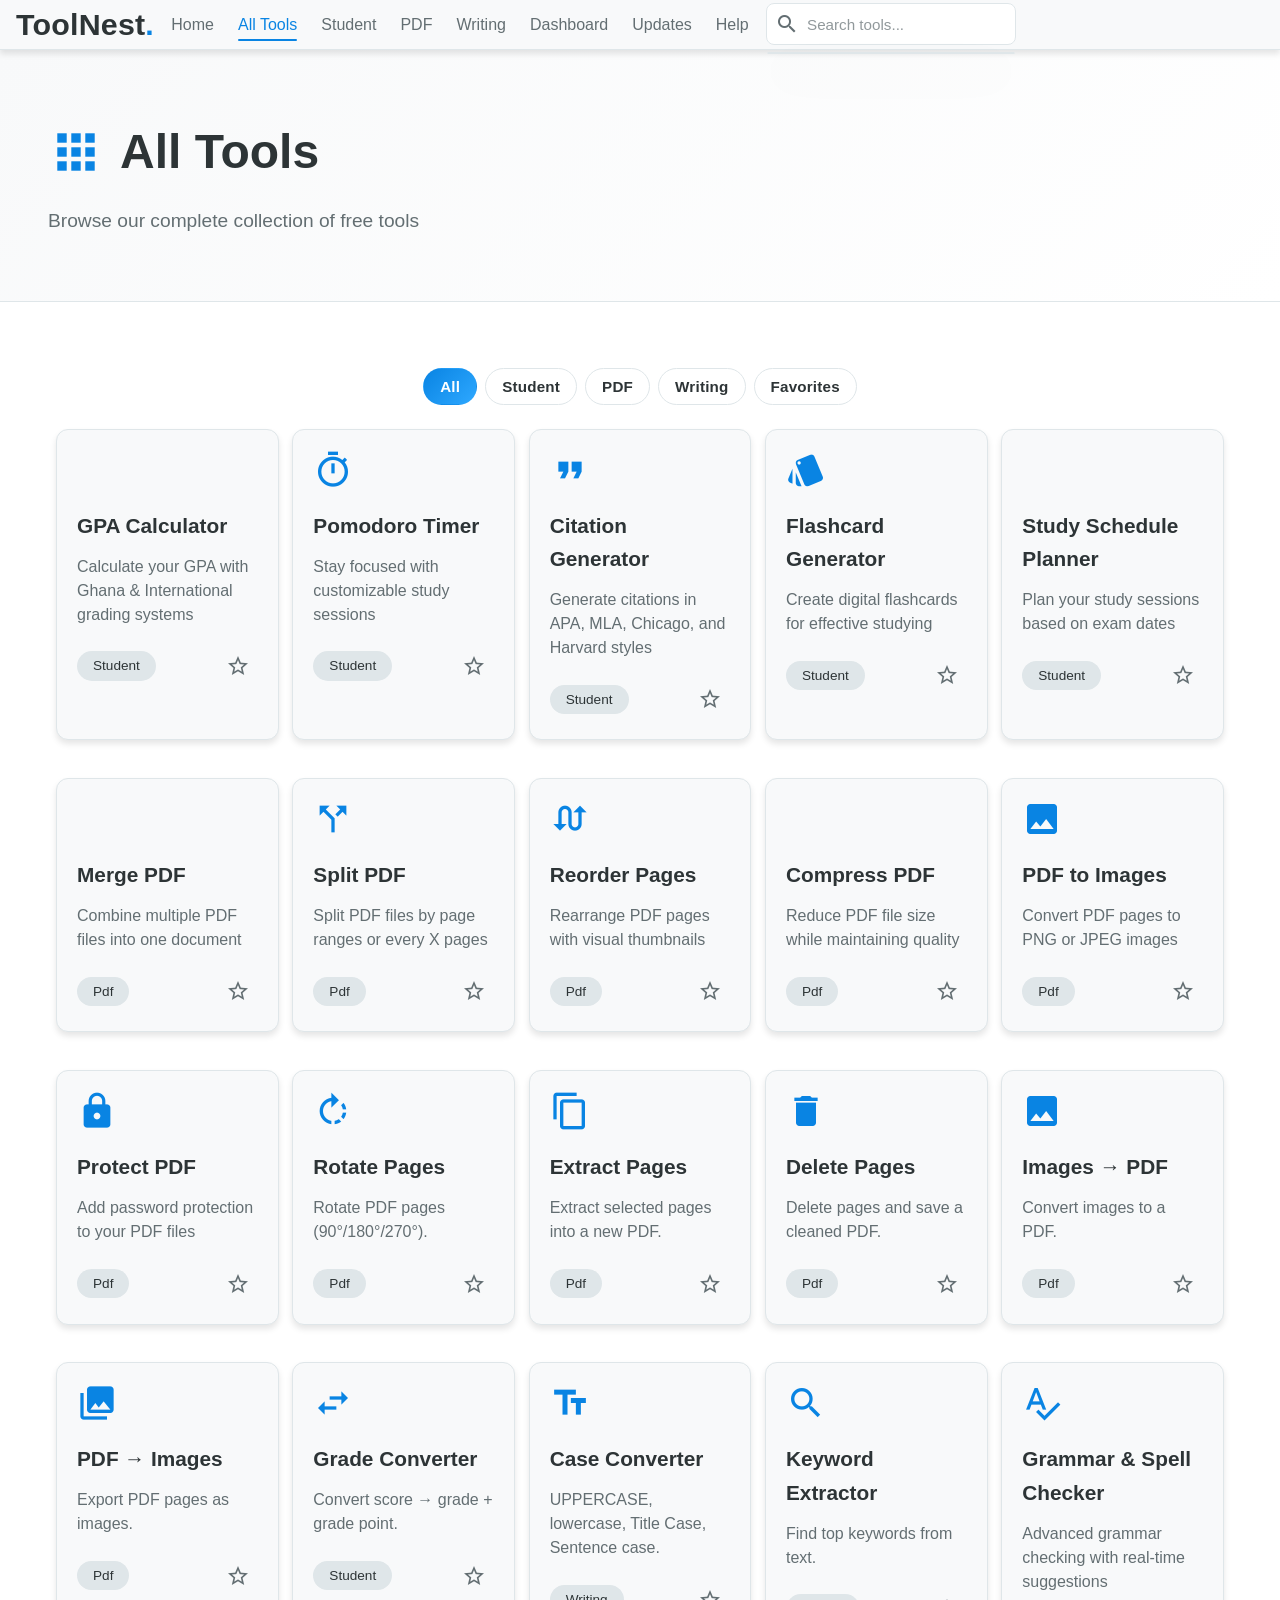
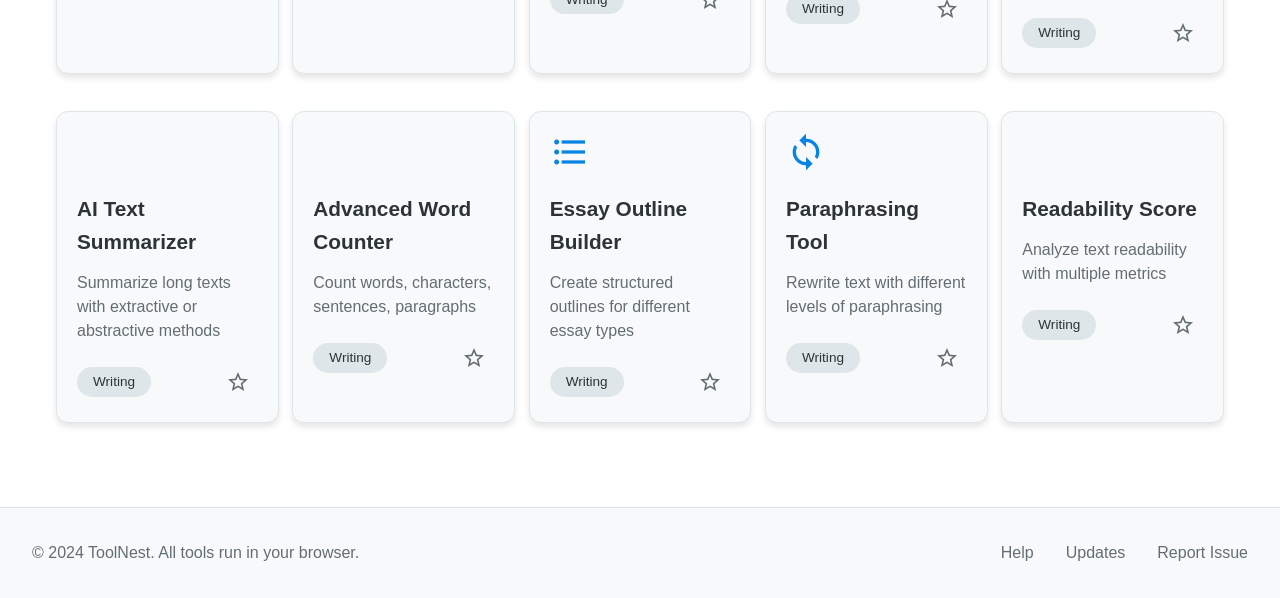
==== commit 5c9ec1f2: "Update all-tools.html" ====
--- a/all-tools.html
+++ b/all-tools.html
@@ -72,8 +72,8 @@
         </div>
     </footer>
 
-    <script src="js/storage.js"></script>
-    <script src="js/main.js"></script>
+    <script src="storage.js"></script>
+    <script src="main.js"></script>
     <script>
         // Load all tools on page load
         document.addEventListener('DOMContentLoaded', () => {
